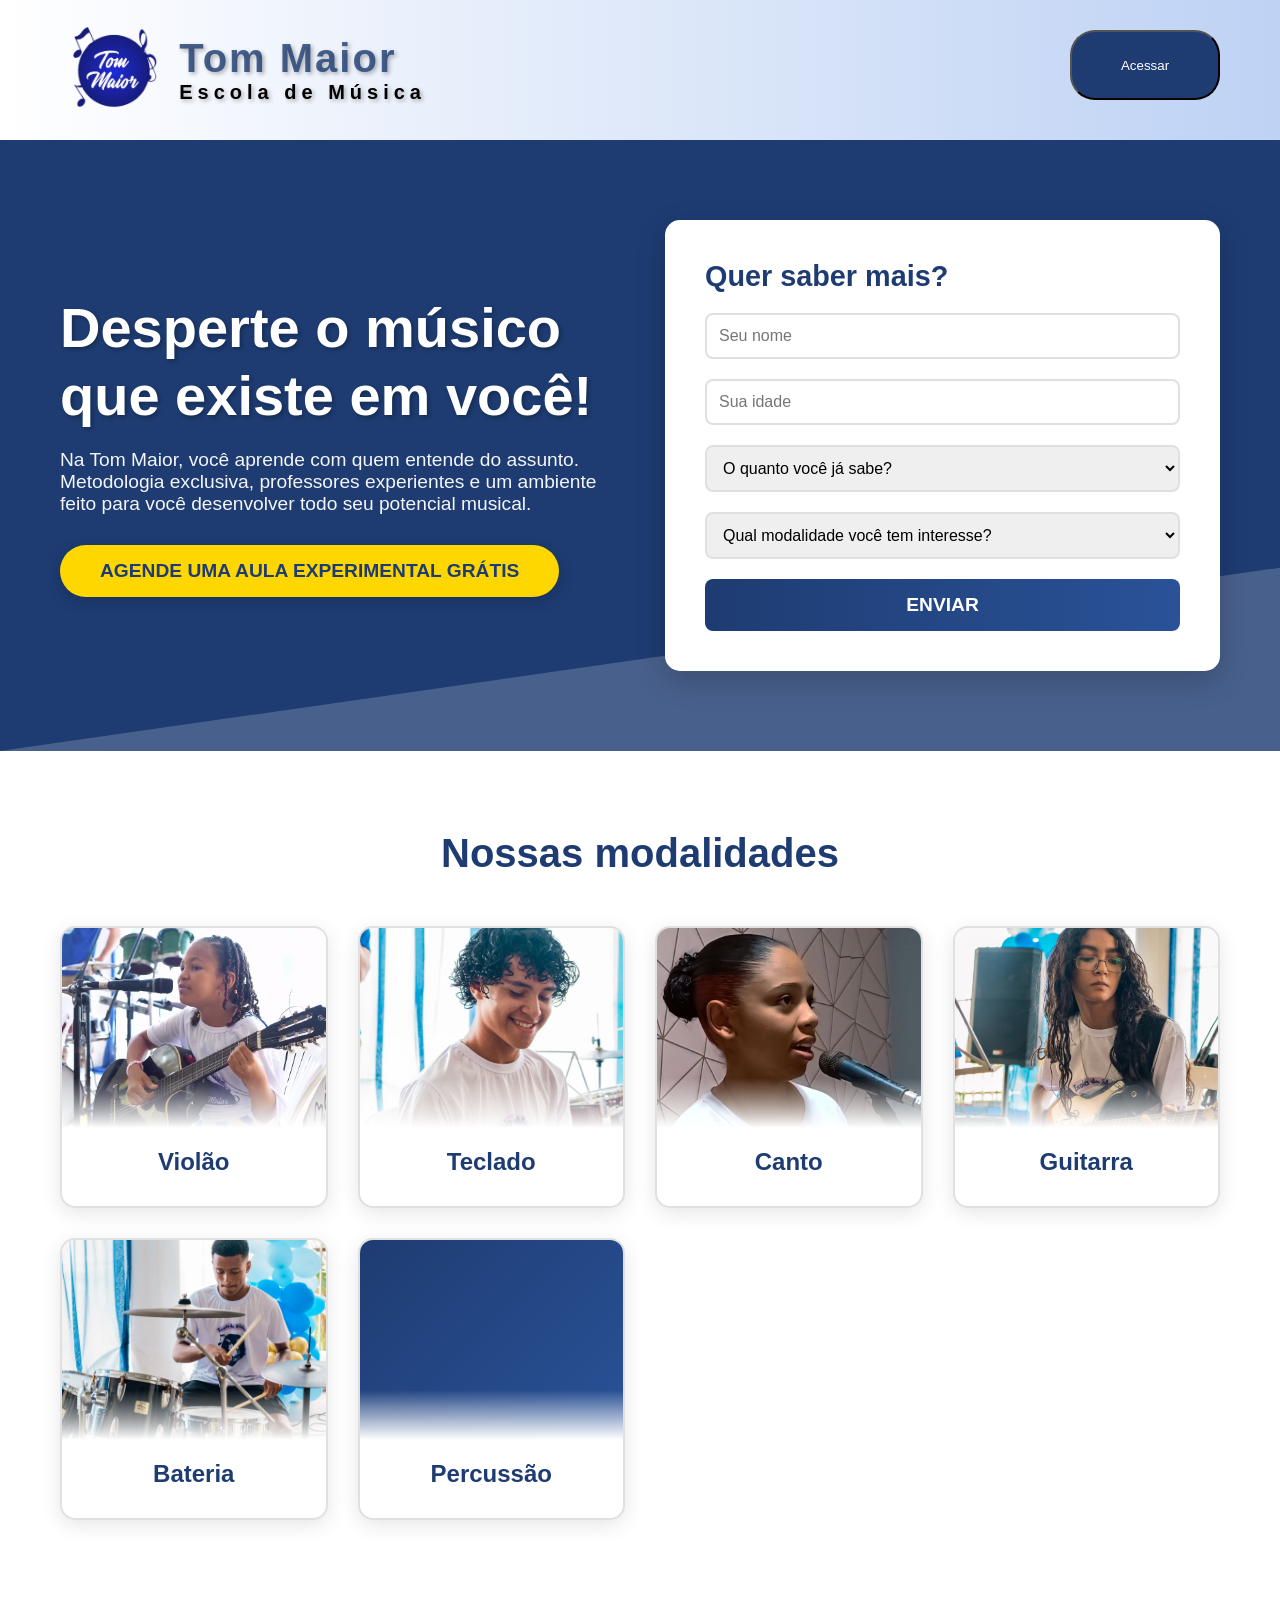
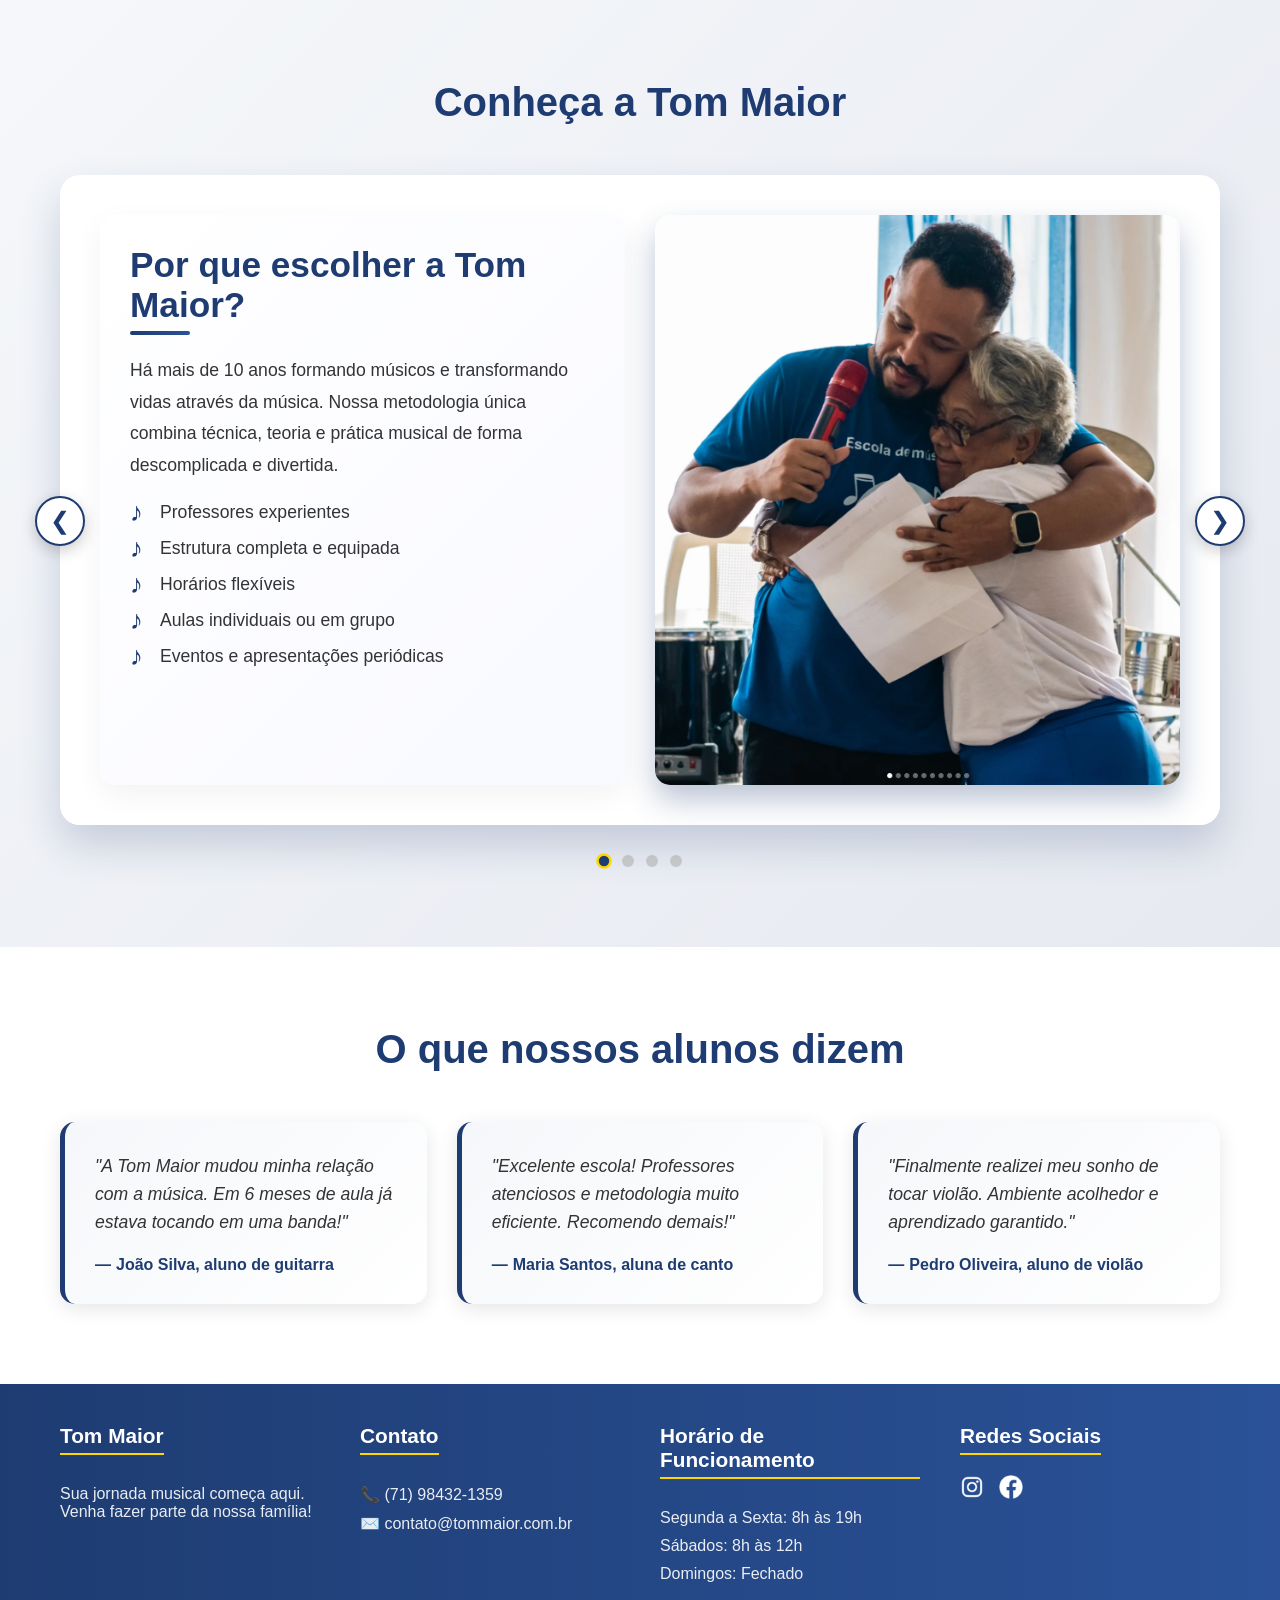
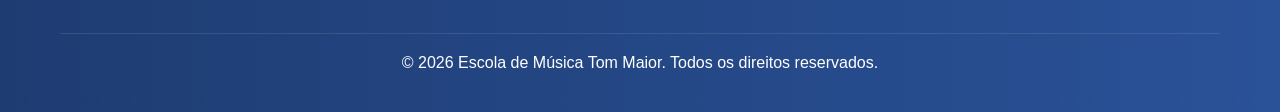
==== index.html @ be39a10e "asd" ====
<!DOCTYPE html>
<html lang="pt-br">
<head>
    <meta charset="UTF-8">
    <meta name="viewport" content="width=device-width, initial-scale=1.0">
    <title>Tom Maior - Escola de Música</title>
    <link rel="stylesheet" href="style.css">
</head>
<body>
    <header>
    <div class="container">
        <div class="header-content">
            <div class="logo-container"> 
                <img src="/Imgs/logo.png" alt="Tom Maior">
                <div class="logo">
                    <h1>Tom Maior <span>Escola de Música</span></h1>
                </div>
            </div>

            <button id="portal-acess-button">Acessar</button>
        </div>
    </div>
</header>

    <section class="hero">
        <div class="container">
            <div class="hero-content">
                <div class="hero-text">
                    <h2>Desperte o músico que existe em você!</h2>
                    <p>Na Tom Maior, você aprende com quem entende do assunto. Metodologia exclusiva, professores experientes e um ambiente feito para você desenvolver todo seu potencial musical.</p>
                    <a href="#contato" class="cta-button">AGENDE UMA AULA EXPERIMENTAL GRÁTIS</a>
                </div>
                <div class="hero-form">
                    <h3>Quer saber mais?</h3>
                    <form id="formulario">
                        <div class="form-group">
                            <input type="text" id="nome" placeholder="Seu nome" required>
                        </div>
                        <div class="form-group">
                            <input type="number" id="idade" placeholder="Sua idade" required>
                        </div>
                        
                        <div class="form-group" >
                            <select required id="nivel">
                                <option value="" disabled selected>O quanto você já sabe?</option>
                                <option value="leigo">não tenho conhecimento prévio algum</option>
                                <option value="basico">apenas o básico</option>
                                <option value="intermediario">tenho nível intermediário</option>
                                <option value="avançado">já tenho conhecimento avançado</option>
                            </select>
                        </div>
                        <div class="form-group">
                            <select required id="modalidade">
                                <option value="">Qual modalidade você tem interesse?</option>
                                <option value="violao">Violão</option>
                                <option value="teclado">Teclado</option>
                                <option value="canto">Canto</option>
                                <option value="guitarra">Guitarra</option>
                                <option value="bateria">Bateria</option>
                                <option value="percussao">Percussão</option>
                                <option value="outros">Outros</option>
                            </select>
                        </div>
                        <button type="submit" class="submit-button">ENVIAR</button>
                    </form>
                </div>
            </div>
        </div>
    </section>

    <section class="cursos">
        <div class="container">
            <h2 class="section-title">Nossas modalidades</h2>
            <div class="cursos-grid">
                <div class="curso-card">
                    <div class="card-image" style="background-image: url(/Imgs/Hannah.png);"></div>
                    <div class="card-content">
                        <h3>Violão</h3>
                        <!-- <p>Do básico ao avançado. Violão popular, erudito e fingerstyle.</p> -->
                        <!-- <a href="#" class="card-button">Saiba mais</a> -->
                    </div>
                </div>

                <div class="curso-card">
                    <div class="card-image" style="background-image: url(/Imgs/kaio.png);" id="card-violao"></div>
                    <div class="card-content">
                        <h3>Teclado</h3>
                        <!-- <p>Aprenda técnicas, harmonias e repertório completo.</p> -->
                        <!-- <a href="#" class="card-button">Saiba mais</a> -->
                    </div>
                </div>

                <div class="curso-card">
                    <div class="card-image" style="background-image: url(/Imgs/Sabrina.png);"></div>
                    <div class="card-content">
                        <h3>Canto</h3>
                        <!-- <p>Técnica vocal, respiração e interpretação.</p> -->
                        <!-- <a href="#" class="card-button">Saiba mais</a> -->
                    </div>
                </div>

                <div class="curso-card">
                    <div class="card-image" style="background-image: url(/Imgs/Malu.png)"></div>
                    <div class="card-content">
                        <h3>Guitarra</h3>
                        <!-- <p>Rock, blues, solo e improvisação.</p> -->
                        <!-- <a href="#" class="card-button">Saiba mais</a> -->
                    </div>
                </div>

                <div class="curso-card">
                    <div class="card-image" style="background-image: url(/Imgs/Iran.png);"></div>
                    <div class="card-content">
                        <h3>Bateria</h3>
                        <!-- <p>Rudimentos, levadas e independência.</p> -->
                        <!-- <a href="#" class="card-button">Saiba mais</a> -->
                    </div>
                </div>

                <div class="curso-card">
                    <div class="card-image" style="background-image: linear-gradient(135deg, #1e3c72, #2a5298);"></div>
                    <div class="card-content">
                        <h3>Percussão</h3>
                        <!-- <p>Ritmos brasileiros e latinos.</p> -->
                        <!-- <a href="#" class="card-button">Saiba mais</a> -->
                    </div>
                </div>
            </div>
        </div>
    </section>

    <section class="sobre">
    <div class="container">
        <h2 class="section-title">Conheça a Tom Maior</h2>
        
        <div class="sobre-carousel-container">
            <!-- Carrossel -->
            <div class="sobre-carousel">
                <!-- SLIDE 1 - Por que escolher -->
                <div class="carousel-item active">
                    <div class="slide-content">
                        <div class="slide-text">
                            <h3>Por que escolher a Tom Maior?</h3>
                            <p>Há mais de 10 anos formando músicos e transformando vidas através da música. Nossa metodologia única combina técnica, teoria e prática musical de forma descomplicada e divertida.</p>
                            <ul class="features">
                                <li>Professores experientes</li>
                                <li>Estrutura completa e equipada</li>
                                <li>Horários flexíveis</li>
                                <li>Aulas individuais ou em grupo</li>
                                <li>Eventos e apresentações periódicas</li>
                            </ul>
                        </div>
                        <div class="slide-image">
                            <img src="/Imgs/Jadson.png" alt="Professor Jadson">
                        </div>
                    </div>
                </div>

                <!-- SLIDE 2 - Nossa Metodologia -->
                <div class="carousel-item">
                    <div class="slide-content">
                        <div class="slide-text">
                            <h3>Nossa Metodologia</h3>
                            <p>Desenvolvemos um método exclusivo que acelera seu aprendizado sem pular etapas. Você aprende na prática desde a primeira aula, com um plano de estudos personalizado para seu objetivo e ritmo.</p>
                            <!-- <div class="method-stats">
                                <div class="stat">
                                    <span class="stat-number">98%</span>
                                    <span class="stat-label">Aproveitamento</span>
                                </div>
                                <div class="stat">
                                    <span class="stat-number">500+</span>
                                    <span class="stat-label">Alunos formados</span>
                                </div>
                                <div class="stat">
                                    <span class="stat-number">15</span>
                                    <span class="stat-label">Professores</span>
                                </div>
                            </div> -->
                        </div>
                        <div class="slide-image">
                            <img src="/Imgs/Andreepablo.png" alt="Aula de música">
                        </div>
                    </div>
                </div>

                <!-- SLIDE 3 - Estrutura -->
                <div class="carousel-item">
                    <div class="slide-content">
                        <div class="slide-text">
                            <h3>Nossa Estrutura</h3>
                            <p>Salas climatizadas, equipamentos de última geração e um ambiente pensado para proporcionar a melhor experiência musical.</p>
                            <ul class="features">
                                <li>🎸 salas equipadas</li>
                                <li>🎹 Teclados e pianos digitais</li>
                                <li>🥁 Baterias profissionais</li>
                                <li>📚 Biblioteca musical</li>
                            </ul>
                        </div>
                        <div class="slide-image">
                            <img src="/Imgs/Jadsonefamilia.png" alt="Estrutura da escola">
                        </div>
                    </div>
                </div>

                <!-- SLIDE 4 - Eventos -->
                <div class="carousel-item">
                    <div class="slide-content">
                        <div class="slide-text">
                            <h3>Eventos e Apresentações</h3>
                            <p>Proporcionamos aos nossos alunos a oportunidade de se apresentar em eventos, mostras e festivais, colocando em prática todo o aprendizado.</p>
                            <div class="event-highlights">
                                <div class="event">
                                    <span class="event-date">Aulões e oficinas</span>
                                </div>
                                <div class="event">
                                    <span class="event-date">expedições</span>
                                </div>
                                <div class="event">
                                    <span class="event-date">Anualmente</span>
                                    <span class="event-date">Tom Maior In Concert</span>
                                </div>
                            </div>
                        </div>
                        <div class="slide-image">
                            <img src="/Imgs/andreeyran.png" alt="Eventos musicais">
                        </div>
                    </div>
                </div>
            </div>

            <!-- Controles do Carrossel -->
            <button class="carousel-btn prev-btn">❮</button>
            <button class="carousel-btn next-btn">❯</button>

            <!-- Indicadores -->
            <div class="carousel-indicators">
                <button class="indicator active" data-index="0"></button>
                <button class="indicator" data-index="1"></button>
                <button class="indicator" data-index="2"></button>
                <button class="indicator" data-index="3"></button>
            </div>
        </div>
    </div>
</section>

    <section class="depoimentos">
        <div class="container">
            <h2 class="section-title">O que nossos alunos dizem</h2>
            <div class="depoimentos-grid">
                <div class="depoimento-card">
                    <p class="depoimento-text">"A Tom Maior mudou minha relação com a música. Em 6 meses de aula já estava tocando em uma banda!"</p>
                    <div class="depoimento-author">João Silva, aluno de guitarra</div>
                </div>

                <div class="depoimento-card">
                    <p class="depoimento-text">"Excelente escola! Professores atenciosos e metodologia muito eficiente. Recomendo demais!"</p>
                    <div class="depoimento-author">Maria Santos, aluna de canto</div>
                </div>

                <div class="depoimento-card">
                    <p class="depoimento-text">"Finalmente realizei meu sonho de tocar violão. Ambiente acolhedor e aprendizado garantido."</p>
                    <div class="depoimento-author">Pedro Oliveira, aluno de violão</div>
                </div>
            </div>
        </div>
    </section>

    <footer id="contato">
        <div class="container">
            <div class="footer-content">
                <div class="footer-section">
                    <h4>Tom Maior</h4>
                    <p>Sua jornada musical começa aqui. Venha fazer parte da nossa família!</p>
                </div>
                <div class="footer-section">
                    <h4>Contato</h4>
                    <p>📞 (71) 98432-1359</p>
                    <p>✉️ contato@tommaior.com.br</p>
                </div>
                <div class="footer-section">
                    <h4>Horário de Funcionamento</h4>
                    <p>Segunda a Sexta: 8h às 19h</p>
                    <p>Sábados: 8h às 12h</p>
                    <p>Domingos: Fechado</p>
                </div>
                <div class="footer-section">
                    <h4>Redes Sociais</h4>
                    <div class="social-links">
                        <a href="https://www.instagram.com/escolatommaior/" class="social-link"><img src="/Imgs/instagram-icon.png" class="social-icon" alt="icone do instagram"></a>
                        <a href="https://www.facebook.com/tom.maior.50?locale=pt_BR" class="social-link"><img src="/Imgs/facebook-icon.png" class="social-icon" alt="icone do facebook"></a>

                    </div>
                </div>
            </div>
            <div class="copyright">
                <p>&copy; 2026 Escola de Música Tom Maior. Todos os direitos reservados.</p>
            </div>
        </div>
    </footer>
</body>

<script src="Script.js"></script>
</html>
---- style.css ----
* {
    margin: 0;
    padding: 0;
    box-sizing: border-box;
    font-family: 'Segoe UI', Tahoma, Geneva, Verdana, sans-serif;
}

body {
    background: linear-gradient(135deg, #f5f7fa 0%, #e6e9f0 100%);
}

/* Header */
header {
    background: linear-gradient(90deg, #ffffff 0%, #bed2f4 100%);
    color: rgba(30, 60, 114, 0.8);
    padding: 20px 0;
    box-shadow: 0 4px 15px rgba(0,0,0,0.2);
}

.container {
    max-width: 1200px;
    margin: 0 auto;
    padding: 0 20px;
}

#portal-acess-button{
    display: inline-block;
    padding: 10px 20px;
    margin-top: 10px;
    background-color: #1e3c72;
    color: white;
    text-decoration: none;
    border-radius: 25px;
    transition: background-color 0.3s;
    width: 150px;
    max-height: 70px;
}

.logo-container {
    display: flex;
    align-items: center;
    gap: 15px;
}

.logo-container img {
    width: 60px;
    height: auto;
}

/* Seção Sobre com imagem à direita */
.sobre-content {
    display: grid;
    grid-template-columns: 1fr 1fr;
    gap: 40px;
    align-items: center;
    position: relative;
    min-height: 500px; /* Ajuste conforme necessário */
}

/* Estilo para o texto */
.sobre-text {
    padding: 40px;
    background: rgba(255, 255, 255, 0.95);
    border-radius: 15px;
    box-shadow: 0 10px 30px rgba(0,0,0,0.1);
    z-index: 2;
    position: relative;
}

/* Container da imagem */
.sobre-image {
    height: 100%;
    min-height: 500px;
    border-radius: 15px;
    background-size: cover;
    background-position: center;
    position: relative;
    z-index: 1;
    box-shadow: -20px 20px 30px rgba(0,0,0,0.15);
}

/* Efeito de fade na imagem */
.sobre-image::before {
    content: '';
    position: absolute;
    top: 0;
    left: 0;
    right: 0;
    bottom: 0;
    background: linear-gradient(
        to left,
        rgba(30, 60, 114, 0.1),
        rgba(255, 255, 255, 0.3)
    );
    border-radius: 15px;
    pointer-events: none;
}

/* Efeito de fade adicional na borda */
.sobre-image::after {
    content: '';
    position: absolute;
    top: 0;
    left: -50px;
    width: 100px;
    height: 100%;
    background: linear-gradient(
        to right,
        transparent,
        rgba(255, 255, 255, 0.3)
    );
    pointer-events: none;
}

/* SEÇÃO SOBRE COM CARROSSEL */
.sobre {
    padding: 80px 0;
    background: linear-gradient(135deg, #f5f7fa 0%, #e6e9f0 100%);
    overflow: hidden;
}

.sobre-content {
    display: grid;
    grid-template-columnS: 1fr 1fr;
    gap: 50px;
    align-items: center;
}

/* Estilo do texto */
.sobre-text {
    padding: 40px;
    background: rgba(255, 255, 255, 0.95);
    border-radius: 15px;
    box-shadow: 0 10px 30px rgba(0,0,0,0.1);
}

/* CARROSSEL */
.sobre-carousel {
    position: relative;
    width: 100%;
    border-radius: 15px;
    overflow: hidden;
    box-shadow: 0 15px 40px rgba(30, 60, 114, 0.3);
}

.carousel-container {
    display: flex;
    transition: transform 0.5s ease;
    height: 400px; /* Altura fixa do carrossel */
}

.carousel-slide {
    min-width: 100%;
    height: 100%;
    position: relative;
}

.carousel-slide img {
    width: 100%;
    height: 100%;
    object-fit: cover; /* Isso resolve o problema da repetição */
    display: block;
}

/* Efeito de fade sobre a imagem (opcional) */
.carousel-slide::after {
    content: '';
    position: absolute;
    top: 0;
    left: 0;
    right: 0;
    bottom: 0;
    background: linear-gradient(135deg, rgba(30,60,114,0.2) 0%, rgba(42,82,152,0.1) 100%);
    pointer-events: none;
}

/* Botões do carrossel */
.carousel-btn {
    position: absolute;
    top: 50%;
    transform: translateY(-50%);
    background: rgba(255, 255, 255, 0.8);
    color: #1e3c72;
    border: none;
    width: 40px;
    height: 40px;
    border-radius: 50%;
    font-size: 20px;
    cursor: pointer;
    display: flex;
    align-items: center;
    justify-content: center;
    transition: all 0.3s ease;
    z-index: 10;
    border: 2px solid white;
}

.carousel-btn:hover {
    background: white;
    transform: translateY(-50%) scale(1.1);
    box-shadow: 0 5px 15px rgba(0,0,0,0.2);
}

.prev-btn {
    left: 15px;
}

.next-btn {
    right: 15px;
}

/* Indicadores (dots) */
.carousel-dots {
    position: absolute;
    bottom: 15px;
    left: 50%;
    transform: translateX(-50%);
    display: flex;
    gap: 8px;
    z-index: 10;
}

.dot {
    width: 10px;
    height: 10px;
    border-radius: 50%;
    background: rgba(255, 255, 255, 0.5);
    cursor: pointer;
    transition: all 0.3s ease;
    border: 1px solid white;
}

.dot.active {
    background: #ffd700;
    transform: scale(1.2);
    border-color: #1e3c72;
}

.dot:hover {
    background: white;
}

/* Responsividade */
@media (max-width: 968px) {
    .sobre-content {
        grid-template-columns: 1fr;
    }
    
    .carousel-container {
        height: 350px;
    }
    
    .sobre-text {
        order: 2;
    }
    
    .sobre-carousel {
        order: 1;
    }
}

/* SEÇÃO SOBRE CARROSSEL */
.sobre {
    padding: 80px 0;
    background: linear-gradient(135deg, #f5f7fa 0%, #e6e9f0 100%);
    position: relative;
    overflow: hidden;
}

.sobre-carousel-container {
    position: relative;
    max-width: 1200px;
    margin: 0 auto;
    min-height: 500px;
}

/* Carrossel */
.sobre-carousel {
    position: relative;
    width: 100%;
    overflow: hidden;
    border-radius: 20px;
    box-shadow: 0 20px 40px rgba(30, 60, 114, 0.2);
}

.carousel-item {
    display: none;
    width: 100%;
    background: white;
}

.carousel-item.active {
    display: block;
    animation: fadeIn 0.5s ease;
}

@keyframes fadeIn {
    from { opacity: 0; transform: scale(0.95); }
    to { opacity: 1; transform: scale(1); }
}

/* Conteúdo do slide */
.slide-content {
    display: grid;
    grid-template-columns: 1fr 1fr;
    gap: 30px;
    padding: 40px;
}

/* Texto do slide */
.slide-text {
    padding: 30px;
    background: linear-gradient(135deg, #ffffff, #f8f9ff);
    border-radius: 15px;
    box-shadow: 0 10px 30px rgba(0,0,0,0.05);
}

.slide-text h3 {
    color: #1e3c72;
    font-size: 2.2em;
    margin-bottom: 20px;
    position: relative;
    padding-bottom: 10px;
}

.slide-text h3::after {
    content: '';
    position: absolute;
    bottom: 0;
    left: 0;
    width: 60px;
    height: 4px;
    background: linear-gradient(90deg, #1e3c72, #2a5298);
    border-radius: 2px;
}

.slide-text p {
    color: #333;
    font-size: 1.1em;
    line-height: 1.8;
    margin-bottom: 20px;
}

/* Features */
.features {
    list-style: none;
    padding: 0;
}

.features li {
    margin: 12px 0;
    font-size: 1.1em;
    color: #333;
    display: flex;
    align-items: center;
    padding-left: 30px;
    position: relative;
}

.features li::before {
    content: '♪';
    color: #1e3c72;
    font-size: 1.5em;
    position: absolute;
    left: 0;
    font-weight: bold;
}

/* Estatísticas */
.method-stats {
    display: grid;
    grid-template-columns: repeat(3, 1fr);
    gap: 15px;
    margin-top: 30px;
}

.stat {
    text-align: center;
    padding: 15px;
    background: white;
    border-radius: 10px;
    box-shadow: 0 5px 15px rgba(0,0,0,0.05);
}

.stat-number {
    display: block;
    color: #1e3c72;
    font-size: 2em;
    font-weight: bold;
    line-height: 1;
}

.stat-label {
    display: block;
    color: #666;
    font-size: 0.9em;
    margin-top: 5px;
}

/* Eventos */
.event-highlights {
    display: grid;
    gap: 15px;
    margin-top: 25px;
}

.event {
    background: white;
    padding: 15px 20px;
    border-radius: 10px;
    display: flex;
    justify-content: space-between;
    align-items: center;
    box-shadow: 0 5px 15px rgba(0,0,0,0.05);
    border-left: 4px solid #1e3c72;
}

.event-date {
    color: #1e3c72;
    font-weight: bold;
    font-size: 1.1em;
}

.event-name {
    color: #333;
}

/* Imagem do slide */
.slide-image {
    height: 100%;
    min-height: 400px;
    border-radius: 15px;
    overflow: hidden;
    box-shadow: 0 15px 30px rgba(30, 60, 114, 0.3);
}

.slide-image img {
    width: 100%;
    height: 100%;
    object-fit: cover;
    transition: transform 0.5s ease;
}

.slide-image:hover img {
    transform: scale(1.05);
}

/* Botões do carrossel */
.carousel-btn {
    position: absolute;
    top: 50%;
    transform: translateY(-50%);
    background: white;
    color: #1e3c72;
    border: none;
    width: 50px;
    height: 50px;
    border-radius: 50%;
    font-size: 24px;
    cursor: pointer;
    display: flex;
    align-items: center;
    justify-content: center;
    transition: all 0.3s ease;
    z-index: 20;
    box-shadow: 0 5px 15px rgba(0,0,0,0.2);
    border: 2px solid #1e3c72;
}

.carousel-btn:hover {
    background: #1e3c72;
    color: white;
    transform: translateY(-50%) scale(1.1);
}

.prev-btn {
    left: -25px;
}

.next-btn {
    right: -25px;
}

/* Indicadores */
.carousel-indicators {
    display: flex;
    justify-content: center;
    gap: 12px;
    margin-top: 30px;
}

.indicator {
    width: 12px;
    height: 12px;
    border-radius: 50%;
    background: #ccc;
    border: 2px solid transparent;
    cursor: pointer;
    transition: all 0.3s ease;
    padding: 0;
}

.indicator.active {
    background: #1e3c72;
    transform: scale(1.3);
    border-color: #ffd700;
}

.indicator:hover {
    background: #2a5298;
}

/* Responsividade */
@media (max-width: 968px) {
    .slide-content {
        grid-template-columns: 1fr;
        padding: 20px;
    }
    
    .slide-image {
        min-height: 300px;
        order: -1;
    }
    
    .carousel-btn {
        width: 40px;
        height: 40px;
        font-size: 20px;
    }
    
    .prev-btn {
        left: 10px;
    }
    
    .next-btn {
        right: 10px;
    }
}

@media (max-width: 576px) {
    .slide-text {
        padding: 20px;
    }
    
    .slide-text h3 {
        font-size: 1.8em;
    }
    
    .method-stats {
        grid-template-columns: 1fr;
    }
    
 
    .event {
        flex-direction: column;
        text-align: center;
        gap: 5px;
    }
    
    .carousel-btn {
        width: 35px;
        height: 35px;
        font-size: 18px;
    }
}

@media (max-width: 576px) {
    .carousel-container {
        height: 280px;
    }
    
    .carousel-btn {
        width: 35px;
        height: 35px;
        font-size: 16px;
    }
}

/* Responsividade */
@media (max-width: 768px) {
    .sobre-content {
        grid-template-columns: 1fr;
    }
    
    .sobre-image {
        min-height: 300px;
        order: -1; /* Imagem fica em cima no mobile */
    }
    
    .sobre-image::after {
        display: none;
    }
}

.header-content {
    display: flex;
    justify-content: space-between;
    align-items: left;
    flex-wrap: wrap;
}
.header-content img{
    height: 100px;
    width: auto;
}

.logo h1 {
    font-size: 2.5em;
    font-weight: 700;
    letter-spacing: 2px;
    text-shadow: 2px 2px 4px rgba(0,0,0,0.3);
}

.logo span {
    color: #000000;
    font-size: 0.5em;
    display: block;
    letter-spacing: 5px;
}


.header-contact {
    text-align: right;
}

.header-contact p {
    margin: 5px 0;
    font-size: 1.1em;
}

/* Hero Section */
.hero {
    background: url('data:image/svg+xml;utf8,<svg xmlns="http://www.w3.org/2000/svg" viewBox="0 0 100 100" preserveAspectRatio="none"><polygon fill="%231e3c72" points="0,0 100,0 100,70 0,100"/></svg>');
    background-size: cover;
    background-position: center;
    color: white;
    padding: 80px 0;
    position: relative;
}

.hero::before {
    content: '';
    position: absolute;
    top: 0;
    left: 0;
    right: 0;
    bottom: 0;
    background: rgba(30, 60, 114, 0.8);
}

.hero-content {
    position: relative;
    z-index: 1;
    display: grid;
    grid-template-columns: 1fr 1fr;
    gap: 50px;
    align-items: center;
}

.hero-text h2 {
    font-size: 3.5em;
    margin-bottom: 20px;
    line-height: 1.2;
    text-shadow: 2px 2px 4px rgba(0,0,0,0.3);
}

.hero-text p {
    font-size: 1.2em;
    margin-bottom: 30px;
    opacity: 0.95;
}

.cta-button {
    display: inline-block;
    padding: 15px 40px;
    background-color: #ffd700;
    color: #1e3c72;
    text-decoration: none;
    font-weight: bold;
    font-size: 1.2em;
    border-radius: 50px;
    transition: transform 0.3s, box-shadow 0.3s;
    box-shadow: 0 4px 15px rgba(0,0,0,0.2);
}

.cta-button:hover {
    transform: translateY(-3px);
    box-shadow: 0 6px 20px rgba(0,0,0,0.3);
}

.hero-form {
    background: white;
    padding: 40px;
    border-radius: 15px;
    box-shadow: 0 10px 30px rgba(0,0,0,0.2);
}

.hero-form h3 {
    color: #1e3c72;
    font-size: 1.8em;
    margin-bottom: 20px;
}

.form-group {
    margin-bottom: 20px;
}

.form-group input,
.form-group select {
    width: 100%;
    padding: 12px;
    border: 2px solid #e0e0e0;
    border-radius: 8px;
    font-size: 1em;
    transition: border-color 0.3s;
}

.form-group input:focus,
.form-group select:focus {
    outline: none;
    border-color: #1e3c72;
}

.submit-button {
    width: 100%;
    padding: 15px;
    background: linear-gradient(90deg, #1e3c72, #2a5298);
    color: white;
    border: none;
    border-radius: 8px;
    font-size: 1.2em;
    font-weight: bold;
    cursor: pointer;
    transition: transform 0.3s;
}

.submit-button:hover {
    transform: scale(1.02);
}

/* Cursos Section */
.cursos {
    padding: 80px 0;
    background: white;
}

.section-title {
    text-align: center;
    color: #1e3c72;
    font-size: 2.5em;
    margin-bottom: 50px;
}

.cursos-grid {
    display: grid;
    grid-template-columns: repeat(auto-fit, minmax(250px, 1fr));
    gap: 30px;
}

.curso-card {
    background: white;
    border-radius: 15px;
    overflow: hidden;
    box-shadow: 0 5px 20px rgba(0,0,0,0.1);
    transition: transform 0.3s;
    border: 2px solid #e0e0e0;
}

.social-icon{
    width: 24px;
    height: 24px;
    filter: invert(100%) sepia(100%) grayscale(100%) brightness(150%);

}

.curso-card:hover {
    transform: translateY(-10px);
    border-color: #1e3c72;
}

.card-image {
    height: 200px;
    background-size: cover;
    /* background-position: center; */
    position: relative;
}

.card-image::after {
    content: '';
    position: absolute;
    bottom: 0;
    left: 0;
    right: 0;
    height: 50px;
    background: linear-gradient(to top, white, transparent);
}

.card-content {
    padding: 20px;
    text-align: center;
}

.card-content h3 {
    color: #1e3c72;
    font-size: 1.5em;
    margin-bottom: 10px;
}

.card-content p {
    color: #666;
    margin-bottom: 15px;
}

.card-button {
    display: inline-block;
    padding: 10px 30px;
    background-color: #1e3c72;
    color: white;
    text-decoration: none;
    border-radius: 25px;
    transition: background-color 0.3s;
}

.card-button:hover {
    background-color: #2a5298;
}

/* Sobre Nós */
.sobre {
    padding: 80px 0;
    background: linear-gradient(135deg, #f5f7fa, #e6e9f0);
}

.sobre-content {
    display: grid;
    grid-template-columns: 1fr 1fr;
    gap: 50px;
    align-items: center;
}

.sobre-text h3 {
    color: #1e3c72;
    font-size: 2em;
    margin-bottom: 20px;
}

.sobre-text p {
    color: #333;
    font-size: 1.1em;
    line-height: 1.8;
    margin-bottom: 20px;
}

.features {
    list-style: none;
}

.features li {
    margin: 15px 0;
    font-size: 1.1em;
    color: #333;
    display: flex;
    align-items: center;
}

.features li::before {
    content: '♪';
    color: #1e3c72;
    font-size: 1.5em;
    margin-right: 10px;
    font-weight: bold;
}

/* Depoimentos */
.depoimentos {
    padding: 80px 0;
    background: white;
}

.depoimentos-grid {
    display: grid;
    grid-template-columns: repeat(auto-fit, minmax(300px, 1fr));
    gap: 30px;
}

.depoimento-card {
    background: linear-gradient(135deg, #f5f7fa, #ffffff);
    padding: 30px;
    border-radius: 15px;
    box-shadow: 0 5px 20px rgba(0,0,0,0.1);
    border-left: 5px solid #1e3c72;
}

.depoimento-text {
    font-style: italic;
    color: #333;
    font-size: 1.1em;
    line-height: 1.6;
    margin-bottom: 20px;
}

.depoimento-author {
    color: #1e3c72;
    font-weight: bold;
    display: flex;
    align-items: center;
}

.depoimento-author::before {
    content: '—';
    margin-right: 5px;
}

/* Footer */
footer {
    background: linear-gradient(90deg, #1e3c72, #2a5298);
    color: white;
    padding: 40px 0;
}

.footer-content {
    display: grid;
    grid-template-columns: repeat(auto-fit, minmax(250px, 1fr));
    gap: 40px;
}

.footer-section h4 {
    font-size: 1.3em;
    margin-bottom: 20px;
    border-bottom: 2px solid #ffd700;
    display: inline-block;
    padding-bottom: 5px;
}

.footer-section p {
    margin: 10px 0;
    opacity: 0.9;
}

.social-links {
    display: flex;
    gap: 15px;
}

.social-link {
    color: white;
    text-decoration: none;
    font-size: 1.5em;
}

.copyright {
    text-align: center;
    margin-top: 40px;
    padding-top: 20px;
    border-top: 1px solid rgba(255,255,255,0.1);
}

/* Responsividade */
@media (max-width: 768px) {
    .header-content {
        flex-direction: column;
        text-align: center;
    }

    .header-contact {
        text-align: center;
        margin-top: 15px;
    }

    .hero-content {
        grid-template-columns: 1fr;
    }

    .hero-text h2 {
        font-size: 2.5em;
    }

    .sobre-content {
        grid-template-columns: 1fr;
    }

    .section-title {
        font-size: 2em;
    }
}
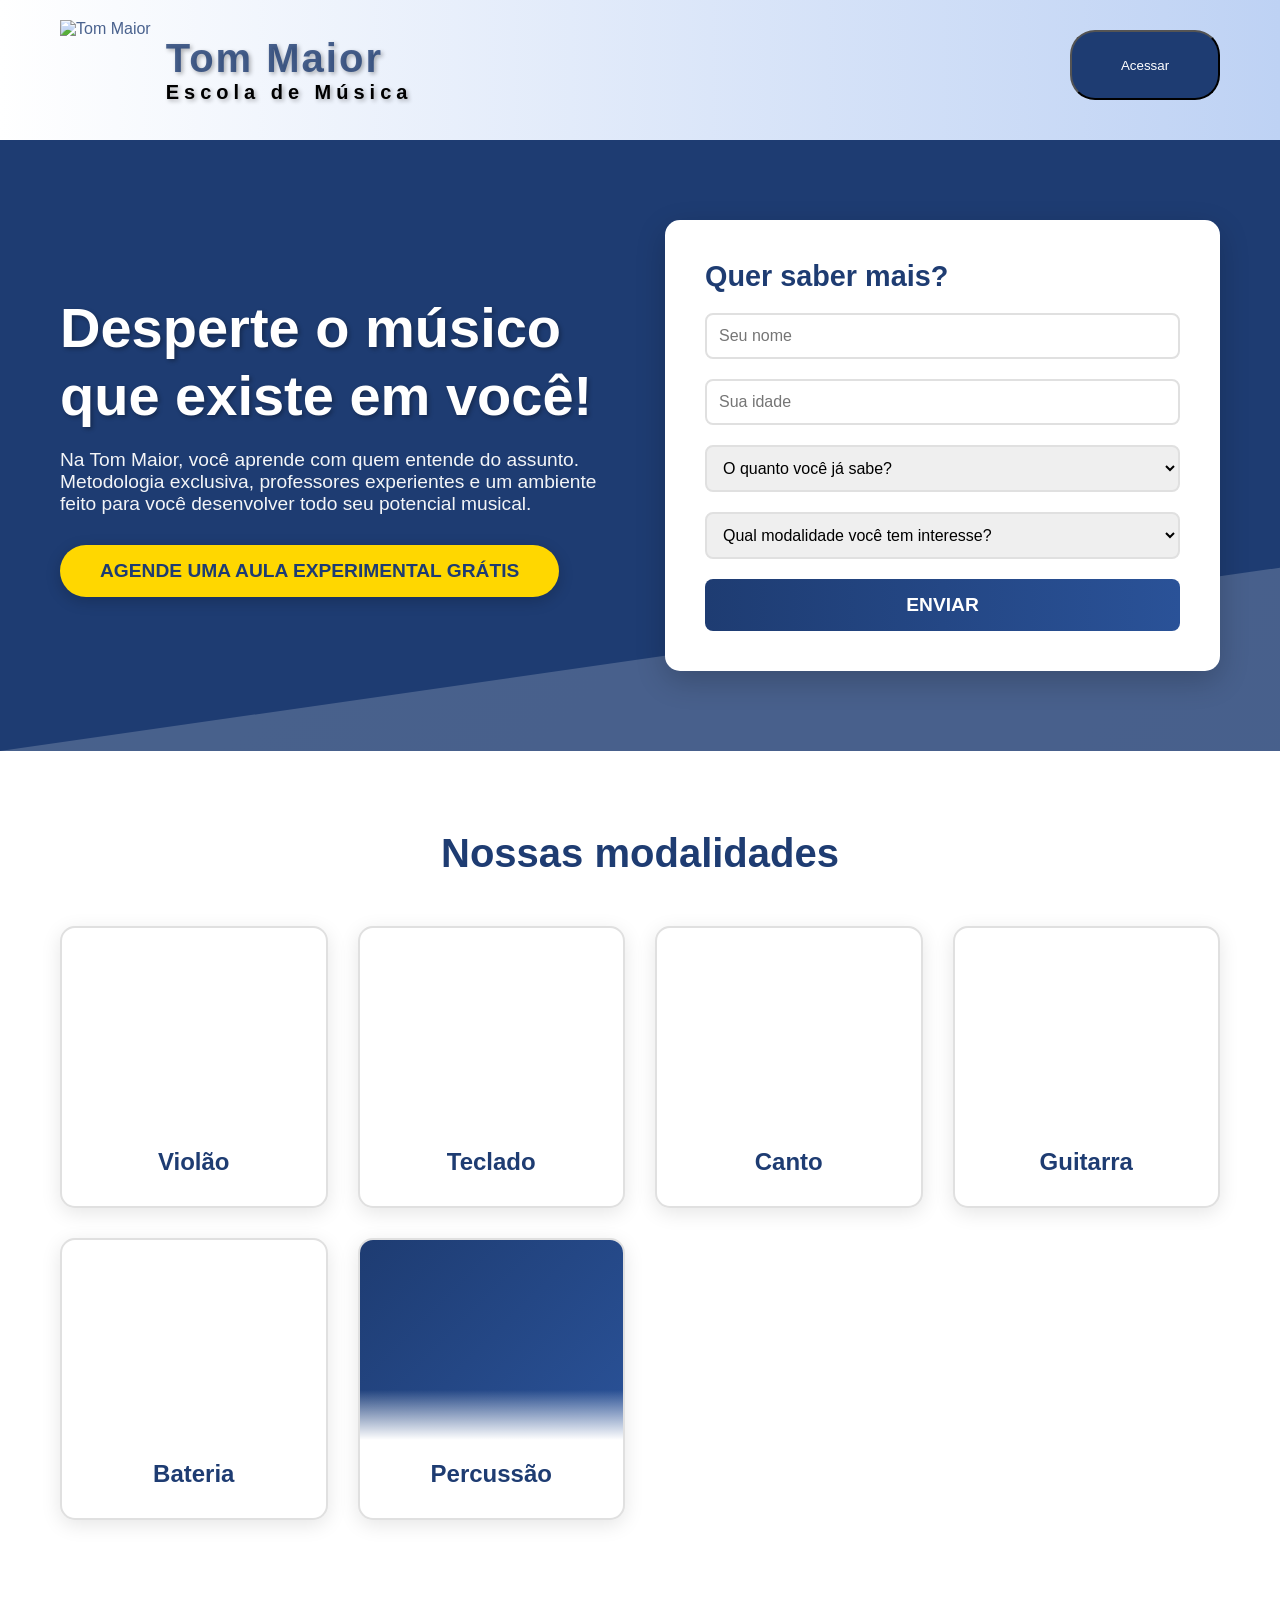
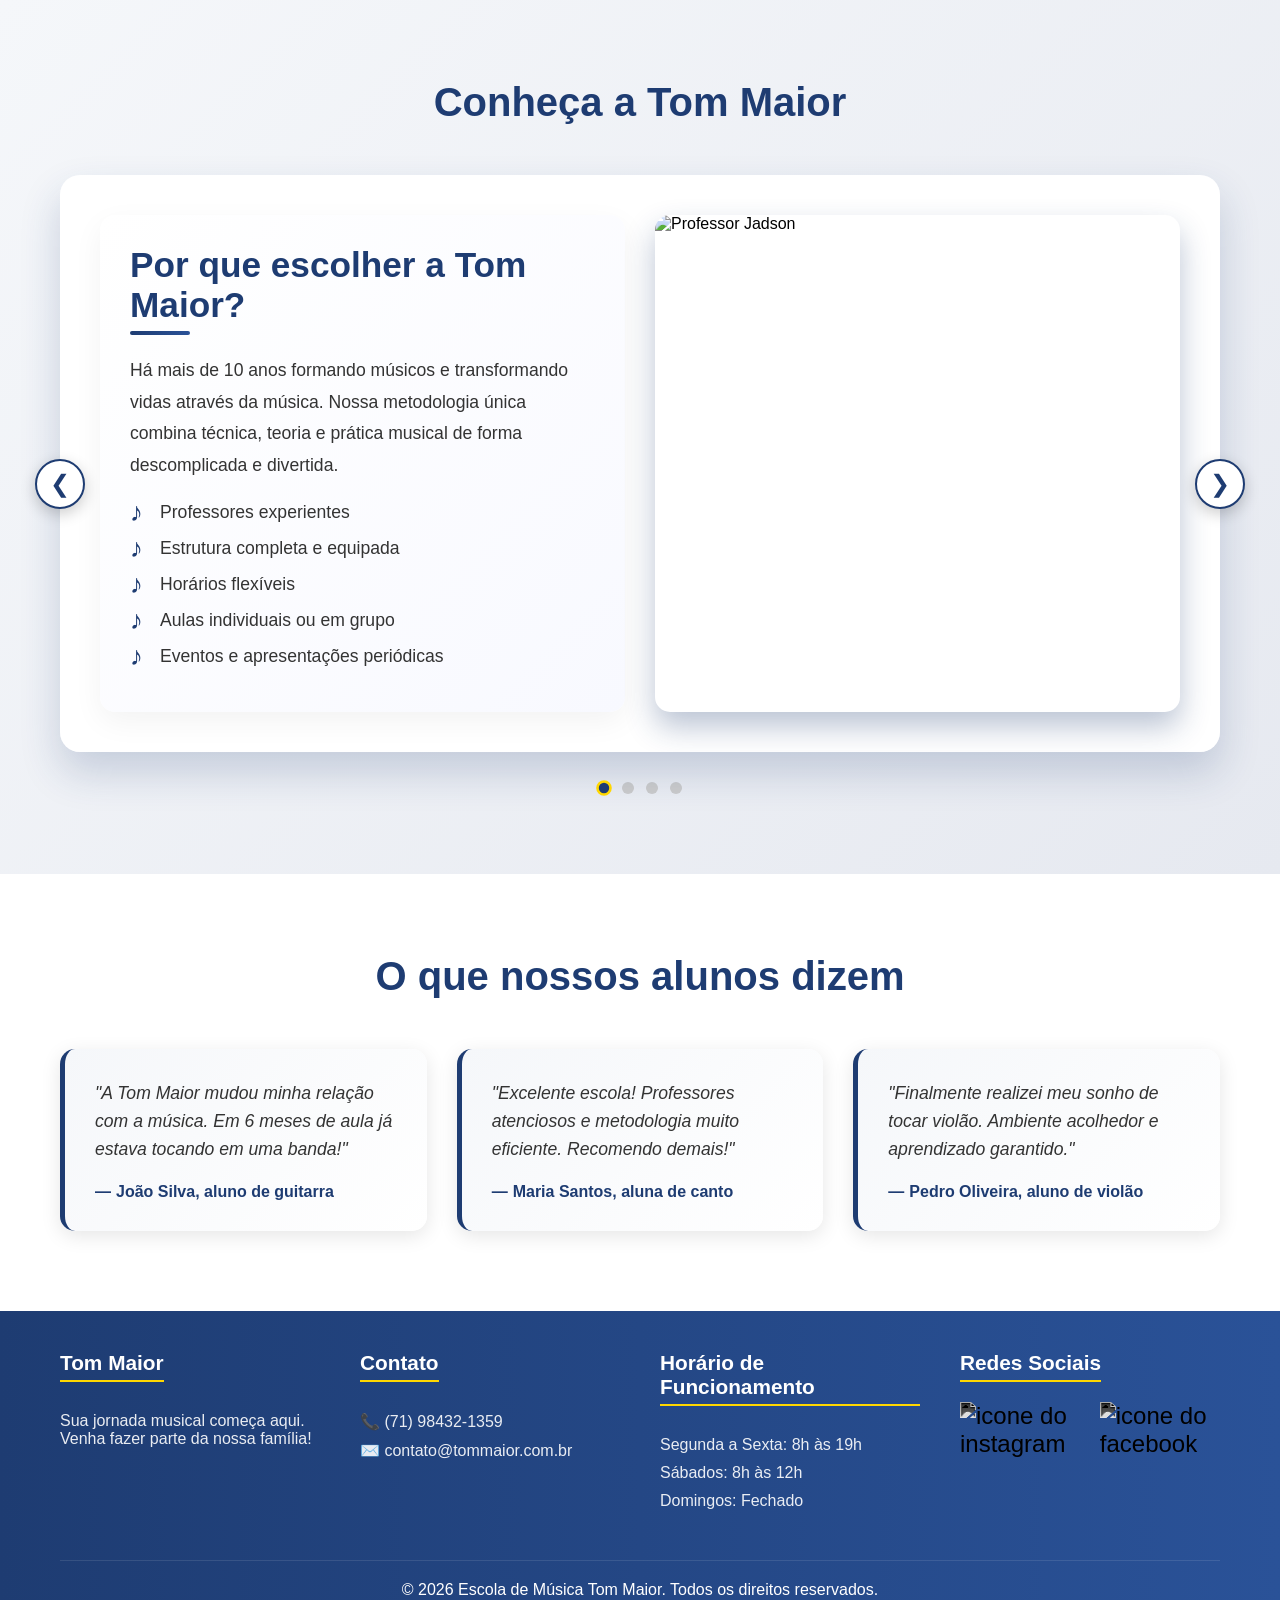
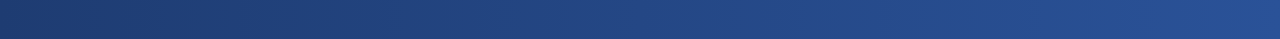
==== commit 2199e003: "Update index.html" ====
--- a/index.html
+++ b/index.html
@@ -11,7 +11,7 @@
     <div class="container">
         <div class="header-content">
             <div class="logo-container"> 
-                <img src="/Imgs/logo.png" alt="Tom Maior">
+                <img src="/imgs/logo.png" alt="Tom Maior">
                 <div class="logo">
                     <h1>Tom Maior <span>Escola de Música</span></h1>
                 </div>
@@ -73,7 +73,7 @@
             <h2 class="section-title">Nossas modalidades</h2>
             <div class="cursos-grid">
                 <div class="curso-card">
-                    <div class="card-image" style="background-image: url(/Imgs/Hannah.png);"></div>
+                    <div class="card-image" style="background-image: url(/imgs/Hannah.png);"></div>
                     <div class="card-content">
                         <h3>Violão</h3>
                         <!-- <p>Do básico ao avançado. Violão popular, erudito e fingerstyle.</p> -->
@@ -82,7 +82,7 @@
                 </div>
 
                 <div class="curso-card">
-                    <div class="card-image" style="background-image: url(/Imgs/kaio.png);" id="card-violao"></div>
+                    <div class="card-image" style="background-image: url(/imgs/kaio.png);" id="card-violao"></div>
                     <div class="card-content">
                         <h3>Teclado</h3>
                         <!-- <p>Aprenda técnicas, harmonias e repertório completo.</p> -->
@@ -91,7 +91,7 @@
                 </div>
 
                 <div class="curso-card">
-                    <div class="card-image" style="background-image: url(/Imgs/Sabrina.png);"></div>
+                    <div class="card-image" style="background-image: url(/imgs/Sabrina.png);"></div>
                     <div class="card-content">
                         <h3>Canto</h3>
                         <!-- <p>Técnica vocal, respiração e interpretação.</p> -->
@@ -100,7 +100,7 @@
                 </div>
 
                 <div class="curso-card">
-                    <div class="card-image" style="background-image: url(/Imgs/Malu.png)"></div>
+                    <div class="card-image" style="background-image: url(/imgs/Malu.png)"></div>
                     <div class="card-content">
                         <h3>Guitarra</h3>
                         <!-- <p>Rock, blues, solo e improvisação.</p> -->
@@ -109,7 +109,7 @@
                 </div>
 
                 <div class="curso-card">
-                    <div class="card-image" style="background-image: url(/Imgs/Iran.png);"></div>
+                    <div class="card-image" style="background-image: url(/imgs/Iran.png);"></div>
                     <div class="card-content">
                         <h3>Bateria</h3>
                         <!-- <p>Rudimentos, levadas e independência.</p> -->
@@ -151,7 +151,7 @@
                             </ul>
                         </div>
                         <div class="slide-image">
-                            <img src="/Imgs/Jadson.png" alt="Professor Jadson">
+                            <img src="/imgs/Jadson.png" alt="Professor Jadson">
                         </div>
                     </div>
                 </div>
@@ -178,7 +178,7 @@
                             </div> -->
                         </div>
                         <div class="slide-image">
-                            <img src="/Imgs/Andreepablo.png" alt="Aula de música">
+                            <img src="/imgs/Andreepablo.png" alt="Aula de música">
                         </div>
                     </div>
                 </div>
@@ -197,7 +197,7 @@
                             </ul>
                         </div>
                         <div class="slide-image">
-                            <img src="/Imgs/Jadsonefamilia.png" alt="Estrutura da escola">
+                            <img src="/imgs/Jadsonefamilia.png" alt="Estrutura da escola">
                         </div>
                     </div>
                 </div>
@@ -222,7 +222,7 @@
                             </div>
                         </div>
                         <div class="slide-image">
-                            <img src="/Imgs/andreeyran.png" alt="Eventos musicais">
+                            <img src="/imgs/andreeyran.png" alt="Eventos musicais">
                         </div>
                     </div>
                 </div>
@@ -286,8 +286,8 @@
                 <div class="footer-section">
                     <h4>Redes Sociais</h4>
                     <div class="social-links">
-                        <a href="https://www.instagram.com/escolatommaior/" class="social-link"><img src="/Imgs/instagram-icon.png" class="social-icon" alt="icone do instagram"></a>
-                        <a href="https://www.facebook.com/tom.maior.50?locale=pt_BR" class="social-link"><img src="/Imgs/facebook-icon.png" class="social-icon" alt="icone do facebook"></a>
+                        <a href="https://www.instagram.com/escolatommaior/" class="social-link"><img src="/imgs/instagram-icon.png" class="social-icon" alt="icone do instagram"></a>
+                        <a href="https://www.facebook.com/tom.maior.50?locale=pt_BR" class="social-link"><img src="/imgs/facebook-icon.png" class="social-icon" alt="icone do facebook"></a>
 
                     </div>
                 </div>
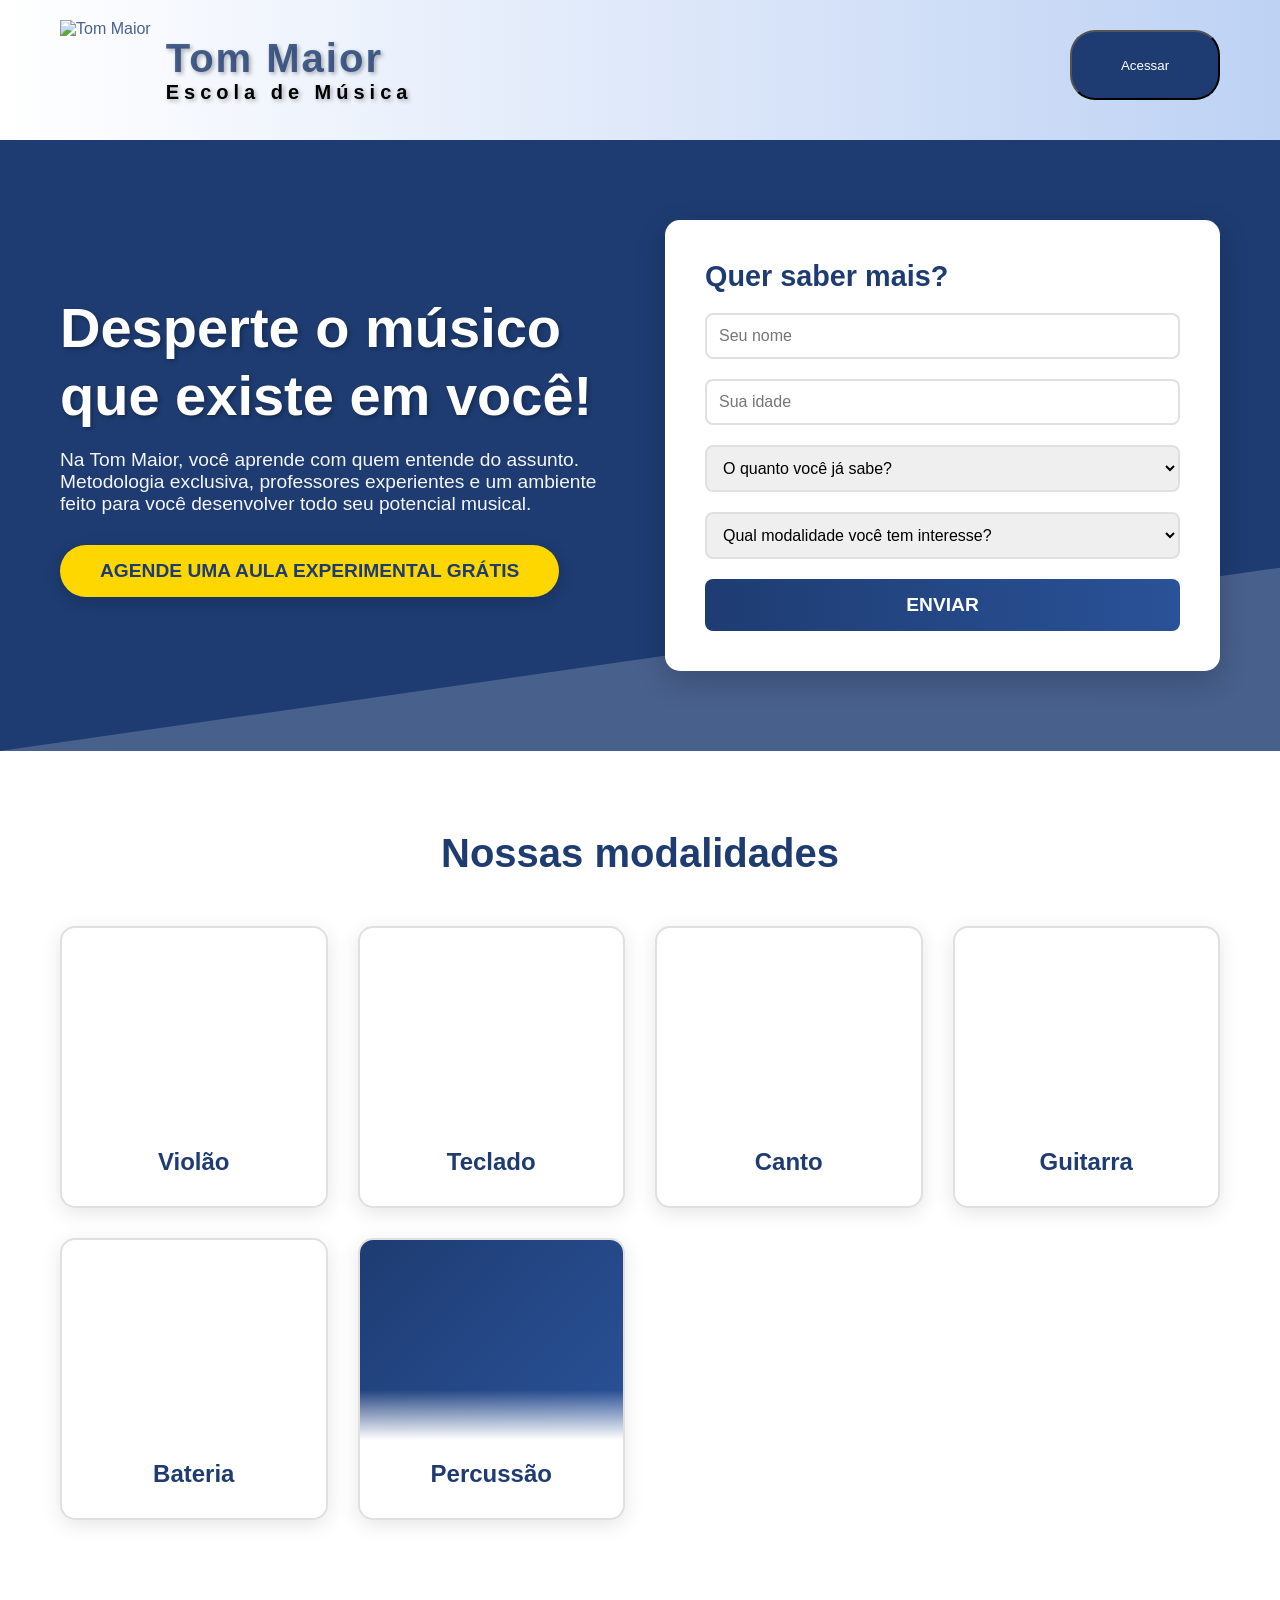
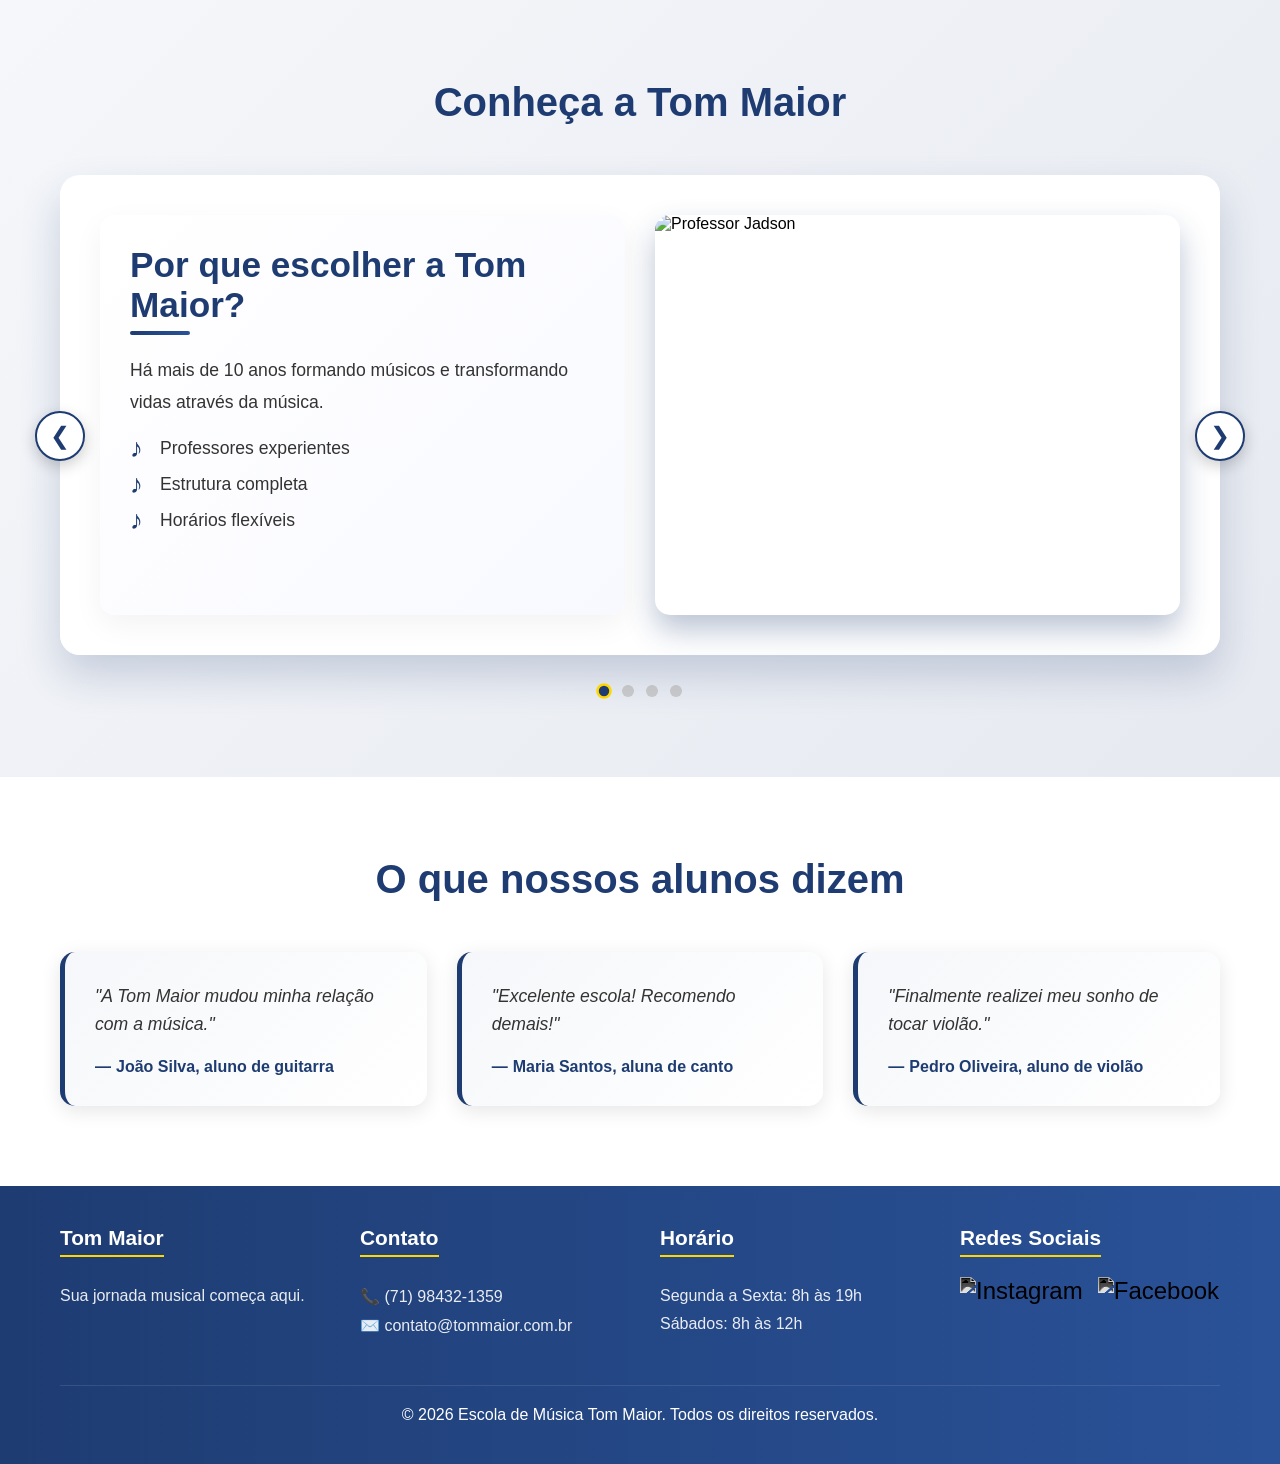
==== commit ecc4bea7: "Update index.html" ====
--- a/index.html
+++ b/index.html
@@ -4,23 +4,22 @@
     <meta charset="UTF-8">
     <meta name="viewport" content="width=device-width, initial-scale=1.0">
     <title>Tom Maior - Escola de Música</title>
-    <link rel="stylesheet" href="style.css">
+    <link rel="stylesheet" href="./style.css">
 </head>
 <body>
     <header>
-    <div class="container">
-        <div class="header-content">
-            <div class="logo-container"> 
-                <img src="/imgs/logo.png" alt="Tom Maior">
-                <div class="logo">
-                    <h1>Tom Maior <span>Escola de Música</span></h1>
-                </div>
-            </div>
-
-            <button id="portal-acess-button">Acessar</button>
-        </div>
-    </div>
-</header>
+        <div class="container">
+            <div class="header-content">
+                <div class="logo-container"> 
+                    <img src="./imgs/logo.png" alt="Tom Maior">
+                    <div class="logo">
+                        <h1>Tom Maior <span>Escola de Música</span></h1>
+                    </div>
+                </div>
+                <button id="portal-acess-button">Acessar</button>
+            </div>
+        </div>
+    </header>
 
     <section class="hero">
         <div class="container">
@@ -39,8 +38,7 @@
                         <div class="form-group">
                             <input type="number" id="idade" placeholder="Sua idade" required>
                         </div>
-                        
-                        <div class="form-group" >
+                        <div class="form-group">
                             <select required id="nivel">
                                 <option value="" disabled selected>O quanto você já sabe?</option>
                                 <option value="leigo">não tenho conhecimento prévio algum</option>
@@ -73,47 +71,37 @@
             <h2 class="section-title">Nossas modalidades</h2>
             <div class="cursos-grid">
                 <div class="curso-card">
-                    <div class="card-image" style="background-image: url(/imgs/Hannah.png);"></div>
+                    <div class="card-image" style="background-image: url('./imgs/Hannah.png');"></div>
                     <div class="card-content">
                         <h3>Violão</h3>
-                        <!-- <p>Do básico ao avançado. Violão popular, erudito e fingerstyle.</p> -->
-                        <!-- <a href="#" class="card-button">Saiba mais</a> -->
-                    </div>
-                </div>
-
-                <div class="curso-card">
-                    <div class="card-image" style="background-image: url(/imgs/kaio.png);" id="card-violao"></div>
+                    </div>
+                </div>
+
+                <div class="curso-card">
+                    <div class="card-image" style="background-image: url('./imgs/kaio.png');" id="card-violao"></div>
                     <div class="card-content">
                         <h3>Teclado</h3>
-                        <!-- <p>Aprenda técnicas, harmonias e repertório completo.</p> -->
-                        <!-- <a href="#" class="card-button">Saiba mais</a> -->
-                    </div>
-                </div>
-
-                <div class="curso-card">
-                    <div class="card-image" style="background-image: url(/imgs/Sabrina.png);"></div>
+                    </div>
+                </div>
+
+                <div class="curso-card">
+                    <div class="card-image" style="background-image: url('./imgs/Sabrina.png');"></div>
                     <div class="card-content">
                         <h3>Canto</h3>
-                        <!-- <p>Técnica vocal, respiração e interpretação.</p> -->
-                        <!-- <a href="#" class="card-button">Saiba mais</a> -->
-                    </div>
-                </div>
-
-                <div class="curso-card">
-                    <div class="card-image" style="background-image: url(/imgs/Malu.png)"></div>
+                    </div>
+                </div>
+
+                <div class="curso-card">
+                    <div class="card-image" style="background-image: url('./imgs/Malu.png');"></div>
                     <div class="card-content">
                         <h3>Guitarra</h3>
-                        <!-- <p>Rock, blues, solo e improvisação.</p> -->
-                        <!-- <a href="#" class="card-button">Saiba mais</a> -->
-                    </div>
-                </div>
-
-                <div class="curso-card">
-                    <div class="card-image" style="background-image: url(/imgs/Iran.png);"></div>
+                    </div>
+                </div>
+
+                <div class="curso-card">
+                    <div class="card-image" style="background-image: url('./imgs/Iran.png');"></div>
                     <div class="card-content">
                         <h3>Bateria</h3>
-                        <!-- <p>Rudimentos, levadas e independência.</p> -->
-                        <!-- <a href="#" class="card-button">Saiba mais</a> -->
                     </div>
                 </div>
 
@@ -121,8 +109,6 @@
                     <div class="card-image" style="background-image: linear-gradient(135deg, #1e3c72, #2a5298);"></div>
                     <div class="card-content">
                         <h3>Percussão</h3>
-                        <!-- <p>Ritmos brasileiros e latinos.</p> -->
-                        <!-- <a href="#" class="card-button">Saiba mais</a> -->
                     </div>
                 </div>
             </div>
@@ -130,135 +116,88 @@
     </section>
 
     <section class="sobre">
-    <div class="container">
-        <h2 class="section-title">Conheça a Tom Maior</h2>
-        
-        <div class="sobre-carousel-container">
-            <!-- Carrossel -->
-            <div class="sobre-carousel">
-                <!-- SLIDE 1 - Por que escolher -->
-                <div class="carousel-item active">
-                    <div class="slide-content">
-                        <div class="slide-text">
-                            <h3>Por que escolher a Tom Maior?</h3>
-                            <p>Há mais de 10 anos formando músicos e transformando vidas através da música. Nossa metodologia única combina técnica, teoria e prática musical de forma descomplicada e divertida.</p>
-                            <ul class="features">
-                                <li>Professores experientes</li>
-                                <li>Estrutura completa e equipada</li>
-                                <li>Horários flexíveis</li>
-                                <li>Aulas individuais ou em grupo</li>
-                                <li>Eventos e apresentações periódicas</li>
-                            </ul>
-                        </div>
-                        <div class="slide-image">
-                            <img src="/imgs/Jadson.png" alt="Professor Jadson">
-                        </div>
-                    </div>
-                </div>
-
-                <!-- SLIDE 2 - Nossa Metodologia -->
-                <div class="carousel-item">
-                    <div class="slide-content">
-                        <div class="slide-text">
-                            <h3>Nossa Metodologia</h3>
-                            <p>Desenvolvemos um método exclusivo que acelera seu aprendizado sem pular etapas. Você aprende na prática desde a primeira aula, com um plano de estudos personalizado para seu objetivo e ritmo.</p>
-                            <!-- <div class="method-stats">
-                                <div class="stat">
-                                    <span class="stat-number">98%</span>
-                                    <span class="stat-label">Aproveitamento</span>
-                                </div>
-                                <div class="stat">
-                                    <span class="stat-number">500+</span>
-                                    <span class="stat-label">Alunos formados</span>
-                                </div>
-                                <div class="stat">
-                                    <span class="stat-number">15</span>
-                                    <span class="stat-label">Professores</span>
-                                </div>
-                            </div> -->
-                        </div>
-                        <div class="slide-image">
-                            <img src="/imgs/Andreepablo.png" alt="Aula de música">
-                        </div>
-                    </div>
-                </div>
-
-                <!-- SLIDE 3 - Estrutura -->
-                <div class="carousel-item">
-                    <div class="slide-content">
-                        <div class="slide-text">
-                            <h3>Nossa Estrutura</h3>
-                            <p>Salas climatizadas, equipamentos de última geração e um ambiente pensado para proporcionar a melhor experiência musical.</p>
-                            <ul class="features">
-                                <li>🎸 salas equipadas</li>
-                                <li>🎹 Teclados e pianos digitais</li>
-                                <li>🥁 Baterias profissionais</li>
-                                <li>📚 Biblioteca musical</li>
-                            </ul>
-                        </div>
-                        <div class="slide-image">
-                            <img src="/imgs/Jadsonefamilia.png" alt="Estrutura da escola">
-                        </div>
-                    </div>
-                </div>
-
-                <!-- SLIDE 4 - Eventos -->
-                <div class="carousel-item">
-                    <div class="slide-content">
-                        <div class="slide-text">
-                            <h3>Eventos e Apresentações</h3>
-                            <p>Proporcionamos aos nossos alunos a oportunidade de se apresentar em eventos, mostras e festivais, colocando em prática todo o aprendizado.</p>
-                            <div class="event-highlights">
-                                <div class="event">
-                                    <span class="event-date">Aulões e oficinas</span>
-                                </div>
-                                <div class="event">
-                                    <span class="event-date">expedições</span>
-                                </div>
-                                <div class="event">
-                                    <span class="event-date">Anualmente</span>
-                                    <span class="event-date">Tom Maior In Concert</span>
-                                </div>
-                            </div>
-                        </div>
-                        <div class="slide-image">
-                            <img src="/imgs/andreeyran.png" alt="Eventos musicais">
-                        </div>
-                    </div>
-                </div>
-            </div>
-
-            <!-- Controles do Carrossel -->
-            <button class="carousel-btn prev-btn">❮</button>
-            <button class="carousel-btn next-btn">❯</button>
-
-            <!-- Indicadores -->
-            <div class="carousel-indicators">
-                <button class="indicator active" data-index="0"></button>
-                <button class="indicator" data-index="1"></button>
-                <button class="indicator" data-index="2"></button>
-                <button class="indicator" data-index="3"></button>
-            </div>
-        </div>
-    </div>
-</section>
+        <div class="container">
+            <h2 class="section-title">Conheça a Tom Maior</h2>
+            <div class="sobre-carousel-container">
+                <div class="sobre-carousel">
+                    <div class="carousel-item active">
+                        <div class="slide-content">
+                            <div class="slide-text">
+                                <h3>Por que escolher a Tom Maior?</h3>
+                                <p>Há mais de 10 anos formando músicos e transformando vidas através da música.</p>
+                                <ul class="features">
+                                    <li>Professores experientes</li>
+                                    <li>Estrutura completa</li>
+                                    <li>Horários flexíveis</li>
+                                </ul>
+                            </div>
+                            <div class="slide-image">
+                                <img src="./imgs/Jadson.png" alt="Professor Jadson">
+                            </div>
+                        </div>
+                    </div>
+                    <div class="carousel-item">
+                        <div class="slide-content">
+                            <div class="slide-text">
+                                <h3>Nossa Metodologia</h3>
+                                <p>Desenvolvemos um método exclusivo que acelera seu aprendizado.</p>
+                            </div>
+                            <div class="slide-image">
+                                <img src="./imgs/Andreepablo.png" alt="Aula de música">
+                            </div>
+                        </div>
+                    </div>
+                    <div class="carousel-item">
+                        <div class="slide-content">
+                            <div class="slide-text">
+                                <h3>Nossa Estrutura</h3>
+                                <p>Salas climatizadas e equipamentos de última geração.</p>
+                            </div>
+                            <div class="slide-image">
+                                <img src="./imgs/Jadsonefamilia.png" alt="Estrutura da escola">
+                            </div>
+                        </div>
+                    </div>
+                    <div class="carousel-item">
+                        <div class="slide-content">
+                            <div class="slide-text">
+                                <h3>Eventos e Apresentações</h3>
+                                <p>Oportunidade de se apresentar em eventos e festivais.</p>
+                            </div>
+                            <div class="slide-image">
+                                <img src="./imgs/andreeyran.png" alt="Eventos musicais">
+                            </div>
+                        </div>
+                    </div>
+                </div>
+
+                <button class="carousel-btn prev-btn">❮</button>
+                <button class="carousel-btn next-btn">❯</button>
+
+                <div class="carousel-indicators">
+                    <button class="indicator active" data-index="0"></button>
+                    <button class="indicator" data-index="1"></button>
+                    <button class="indicator" data-index="2"></button>
+                    <button class="indicator" data-index="3"></button>
+                </div>
+            </div>
+        </div>
+    </section>
 
     <section class="depoimentos">
         <div class="container">
             <h2 class="section-title">O que nossos alunos dizem</h2>
             <div class="depoimentos-grid">
                 <div class="depoimento-card">
-                    <p class="depoimento-text">"A Tom Maior mudou minha relação com a música. Em 6 meses de aula já estava tocando em uma banda!"</p>
+                    <p class="depoimento-text">"A Tom Maior mudou minha relação com a música."</p>
                     <div class="depoimento-author">João Silva, aluno de guitarra</div>
                 </div>
-
                 <div class="depoimento-card">
-                    <p class="depoimento-text">"Excelente escola! Professores atenciosos e metodologia muito eficiente. Recomendo demais!"</p>
+                    <p class="depoimento-text">"Excelente escola! Recomendo demais!"</p>
                     <div class="depoimento-author">Maria Santos, aluna de canto</div>
                 </div>
-
                 <div class="depoimento-card">
-                    <p class="depoimento-text">"Finalmente realizei meu sonho de tocar violão. Ambiente acolhedor e aprendizado garantido."</p>
+                    <p class="depoimento-text">"Finalmente realizei meu sonho de tocar violão."</p>
                     <div class="depoimento-author">Pedro Oliveira, aluno de violão</div>
                 </div>
             </div>
@@ -270,7 +209,7 @@
             <div class="footer-content">
                 <div class="footer-section">
                     <h4>Tom Maior</h4>
-                    <p>Sua jornada musical começa aqui. Venha fazer parte da nossa família!</p>
+                    <p>Sua jornada musical começa aqui.</p>
                 </div>
                 <div class="footer-section">
                     <h4>Contato</h4>
@@ -278,17 +217,15 @@
                     <p>✉️ contato@tommaior.com.br</p>
                 </div>
                 <div class="footer-section">
-                    <h4>Horário de Funcionamento</h4>
+                    <h4>Horário</h4>
                     <p>Segunda a Sexta: 8h às 19h</p>
                     <p>Sábados: 8h às 12h</p>
-                    <p>Domingos: Fechado</p>
                 </div>
                 <div class="footer-section">
                     <h4>Redes Sociais</h4>
                     <div class="social-links">
-                        <a href="https://www.instagram.com/escolatommaior/" class="social-link"><img src="/imgs/instagram-icon.png" class="social-icon" alt="icone do instagram"></a>
-                        <a href="https://www.facebook.com/tom.maior.50?locale=pt_BR" class="social-link"><img src="/imgs/facebook-icon.png" class="social-icon" alt="icone do facebook"></a>
-
+                        <a href="https://www.instagram.com/escolatommaior/" class="social-link"><img src="./imgs/instagram-icon.png" class="social-icon" alt="Instagram"></a>
+                        <a href="https://www.facebook.com/tom.maior.50" class="social-link"><img src="./imgs/facebook-icon.png" class="social-icon" alt="Facebook"></a>
                     </div>
                 </div>
             </div>
@@ -297,7 +234,7 @@
             </div>
         </div>
     </footer>
+
+    <script src="./Script.js"></script>
 </body>
-
-<script src="Script.js"></script>
 </html>
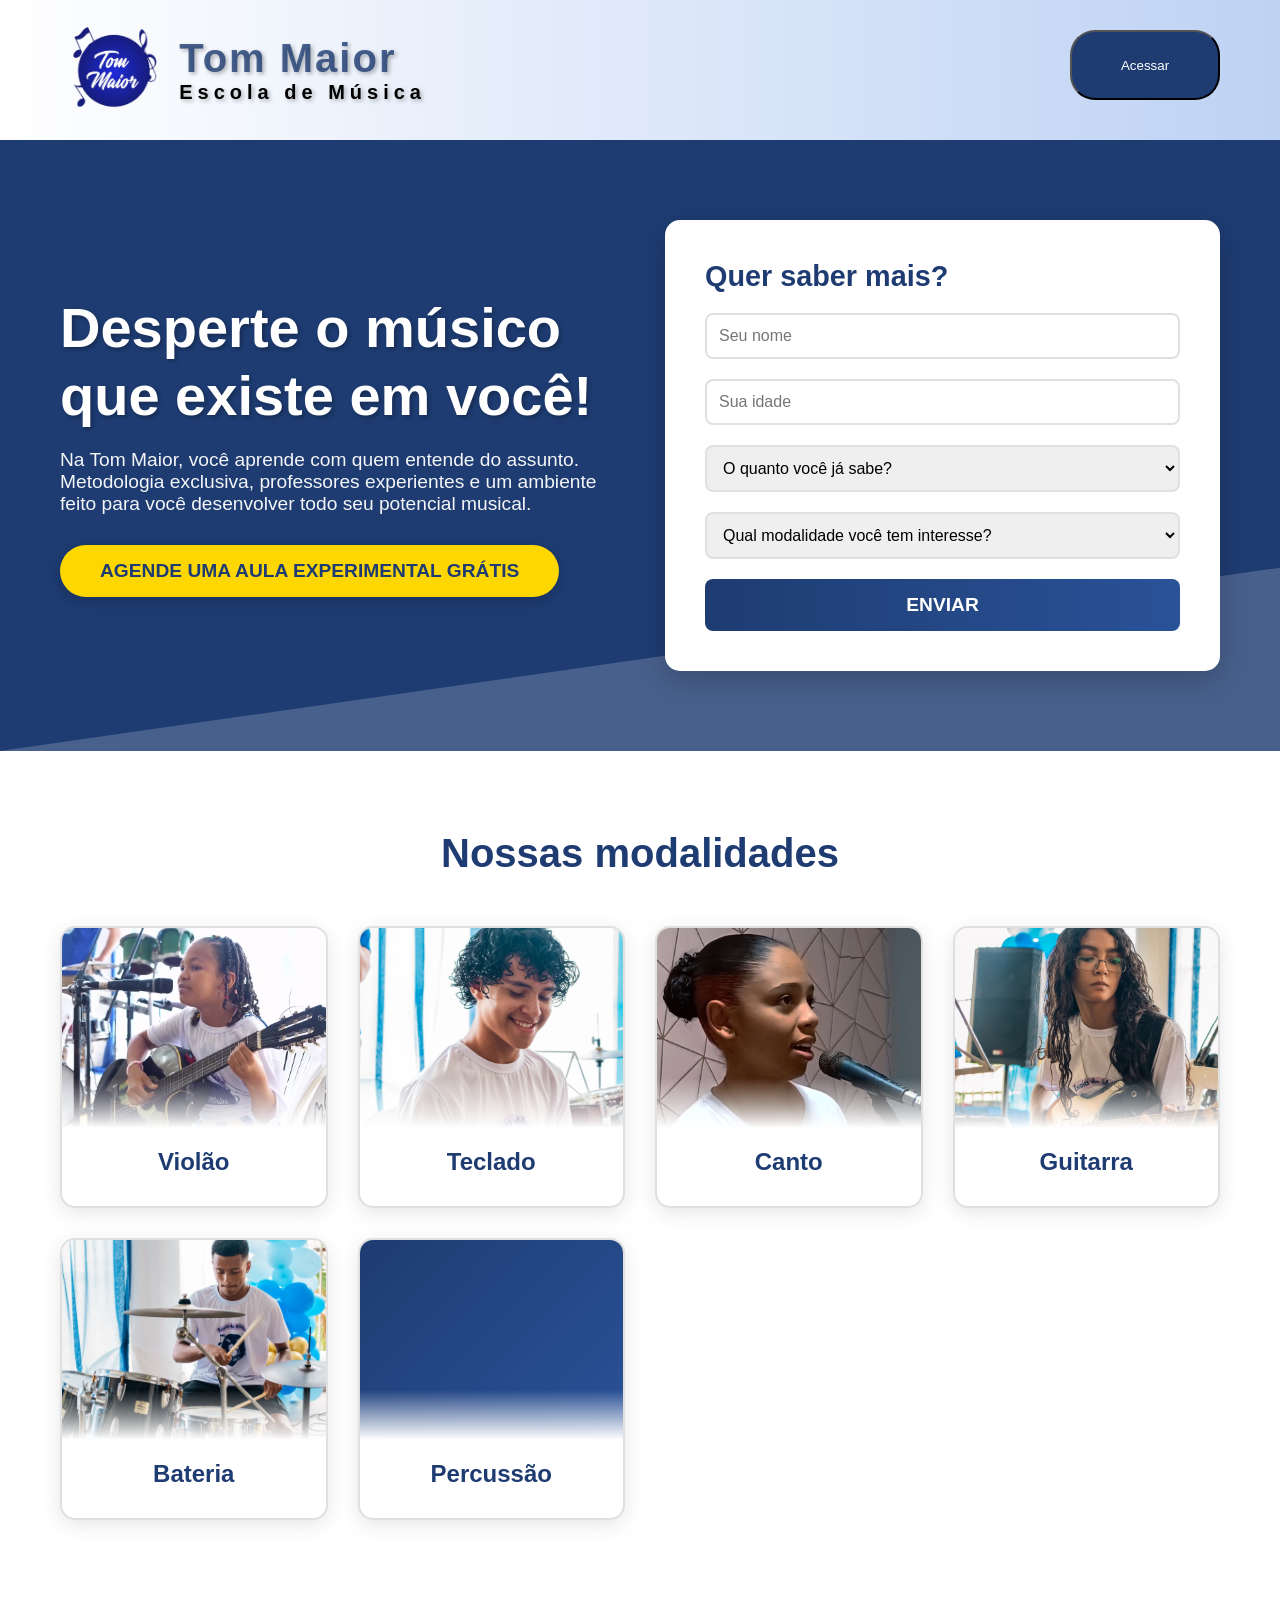
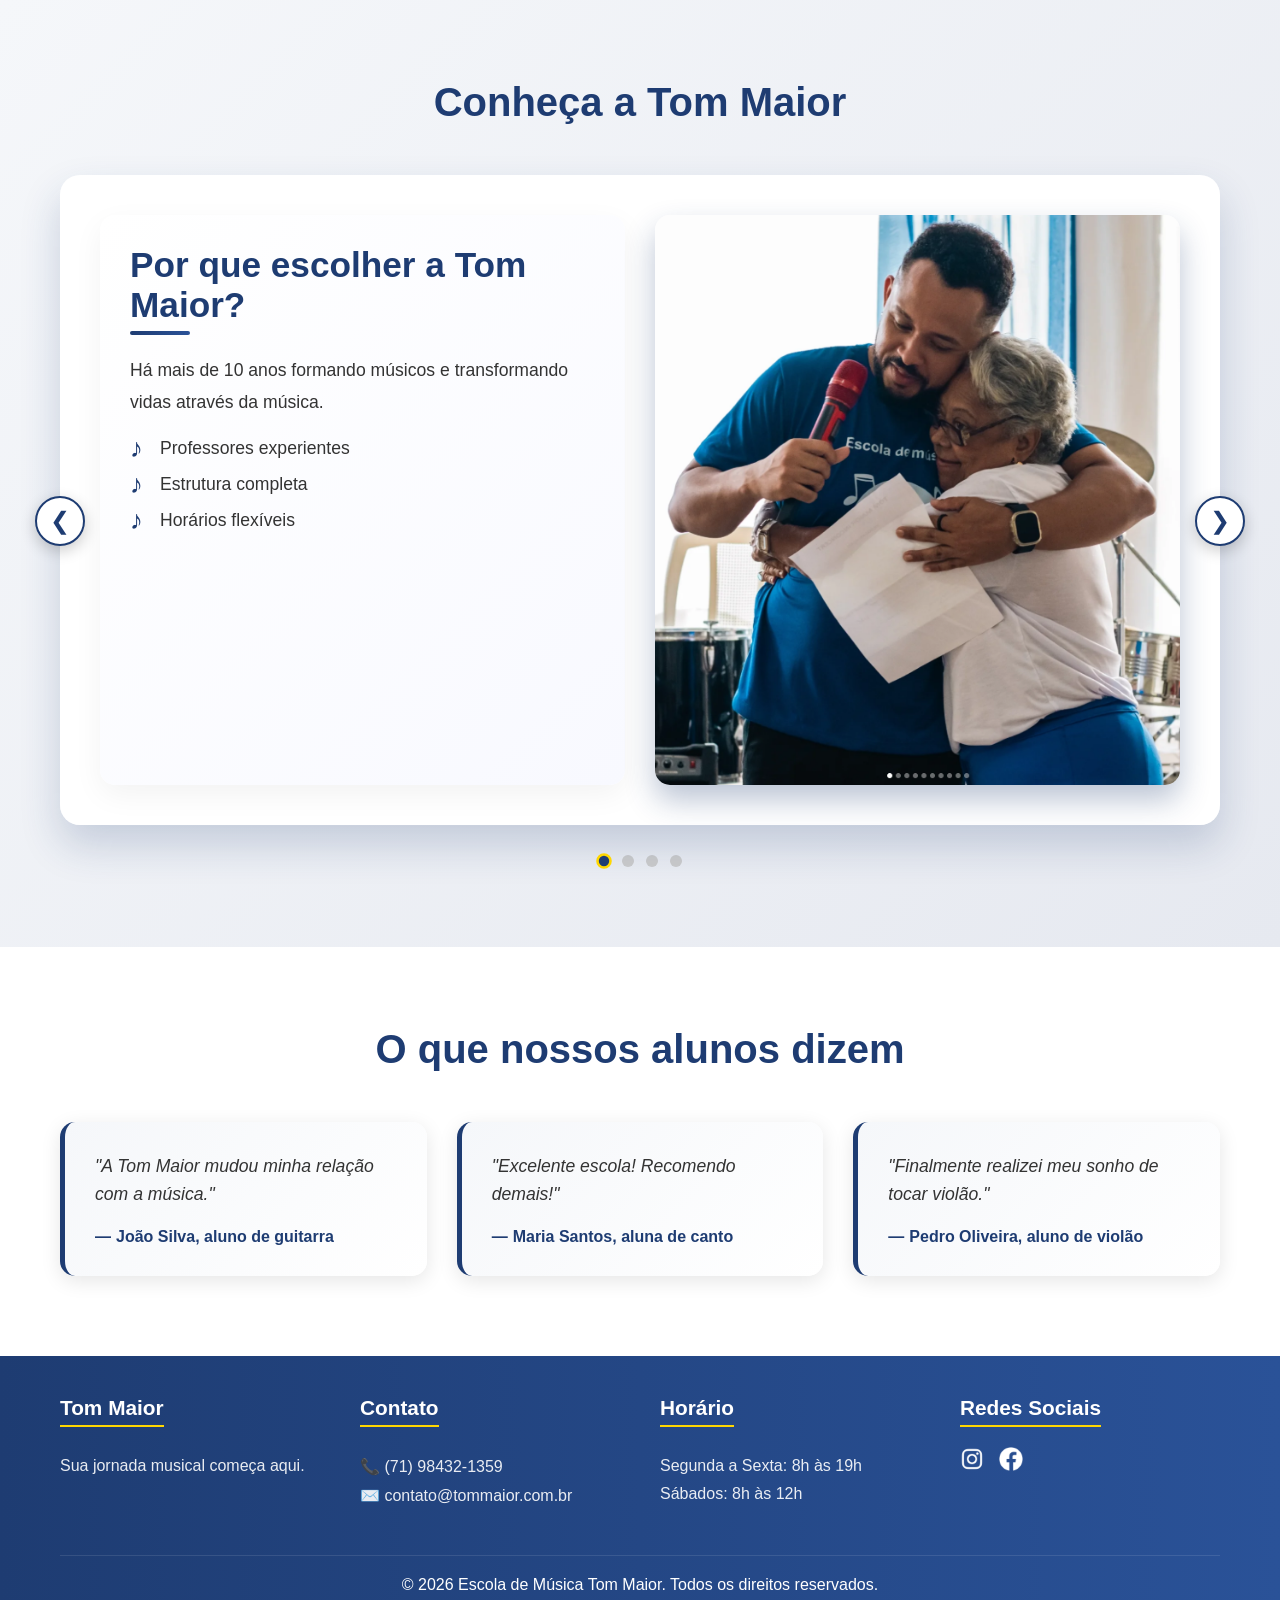
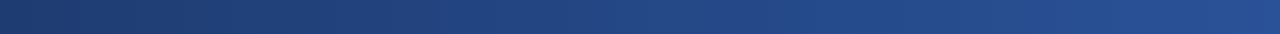
==== commit cd21002f: "Update index.html" ====
--- a/index.html
+++ b/index.html
@@ -27,7 +27,7 @@
                 <div class="hero-text">
                     <h2>Desperte o músico que existe em você!</h2>
                     <p>Na Tom Maior, você aprende com quem entende do assunto. Metodologia exclusiva, professores experientes e um ambiente feito para você desenvolver todo seu potencial musical.</p>
-                    <a href="#contato" class="cta-button">AGENDE UMA AULA EXPERIMENTAL GRÁTIS</a>
+                    <a href="https://wa.me/5571984321359" class="cta-button">AGENDE UMA AULA EXPERIMENTAL GRÁTIS</a>
                 </div>
                 <div class="hero-form">
                     <h3>Quer saber mais?</h3>
